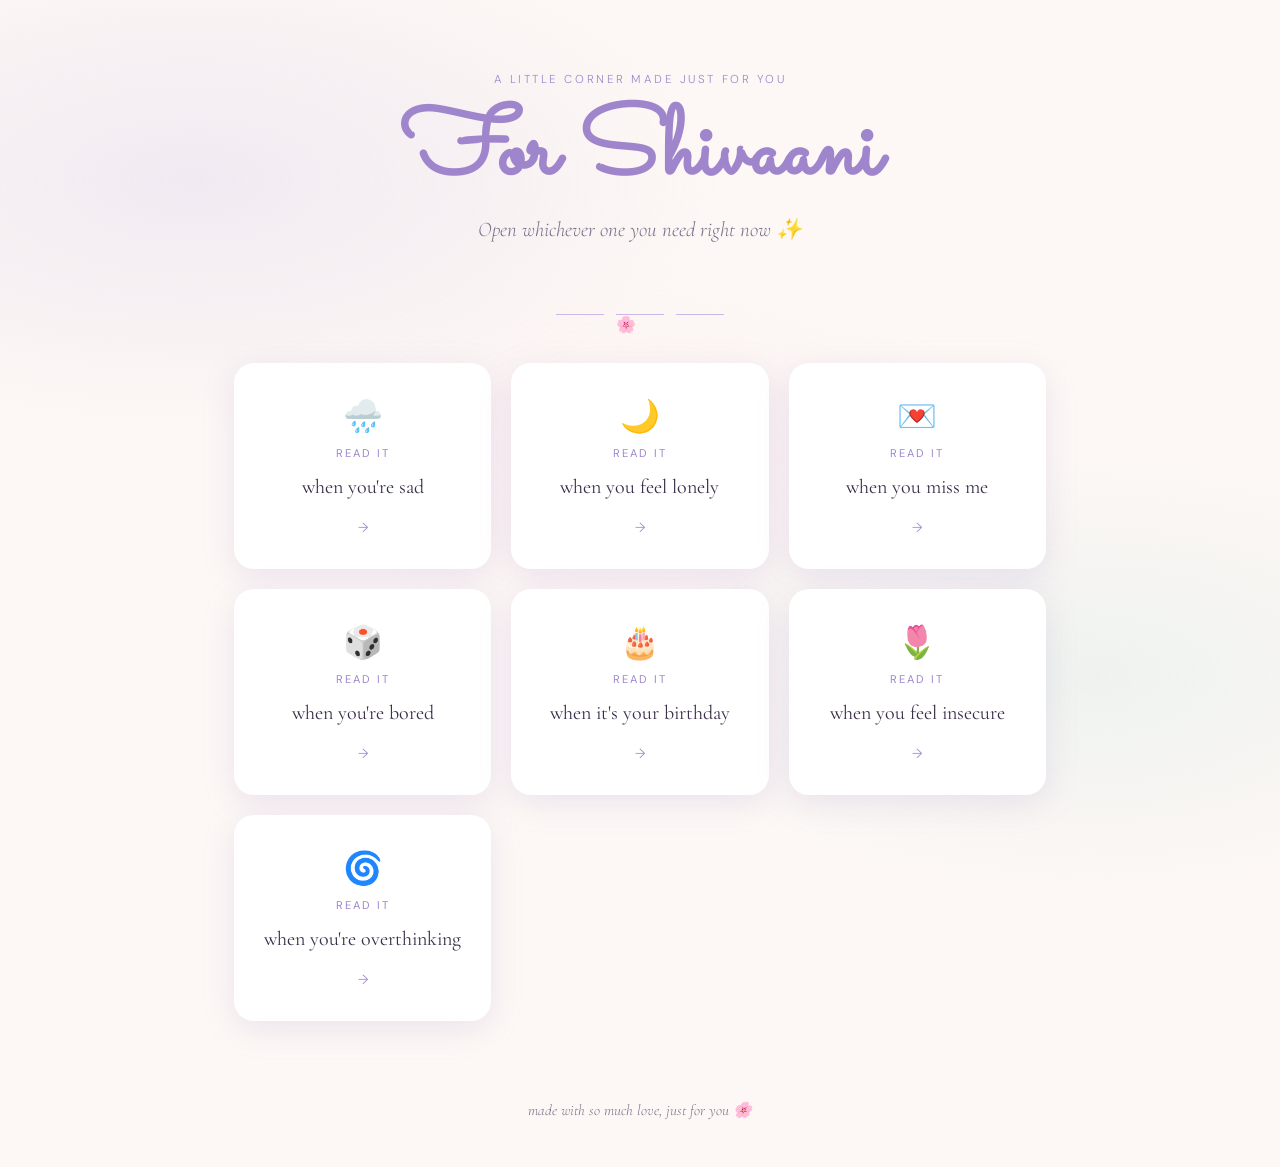
==== index.html @ 04709abe "Add files via upload" ====
<!DOCTYPE html>
<html lang="en">
<head>
  <meta charset="UTF-8" />
  <meta name="viewport" content="width=device-width, initial-scale=1.0" />
  <title>For Shivaani 🌸</title>
  <link rel="stylesheet" href="style.css" />
</head>
<body>

  <!-- HERO -->
  <section class="home-hero">
    <p class="eyebrow fade-up">a little corner made just for you</p>
    <h1 class="fade-up delay-1">For Shivaani</h1>
    <p class="subtitle fade-up delay-2">Open whichever one you need right now ✨</p>
  </section>

  <div class="petal-divider fade-up delay-3">
    <span></span>
    <span class="petal">🌸</span>
    <span></span>
  </div>

  <!-- CARDS -->
  <main class="cards-section">

    <a href="pages/sad.html" class="card card-sad fade-up delay-1">
      <span class="card-emoji">🌧️</span>
      <span class="card-label">read it</span>
      <span class="card-title">when you're sad</span>
      <span class="card-arrow">→</span>
    </a>

    <a href="pages/lonely.html" class="card card-lonely fade-up delay-1">
      <span class="card-emoji">🌙</span>
      <span class="card-label">read it</span>
      <span class="card-title">when you feel lonely</span>
      <span class="card-arrow">→</span>
    </a>

    <a href="pages/miss.html" class="card card-miss fade-up delay-2">
      <span class="card-emoji">💌</span>
      <span class="card-label">read it</span>
      <span class="card-title">when you miss me</span>
      <span class="card-arrow">→</span>
    </a>

    <a href="pages/bored.html" class="card card-bored fade-up delay-2">
      <span class="card-emoji">🎲</span>
      <span class="card-label">read it</span>
      <span class="card-title">when you're bored</span>
      <span class="card-arrow">→</span>
    </a>

    <a href="pages/birthday.html" class="card card-bday fade-up delay-3">
      <span class="card-emoji">🎂</span>
      <span class="card-label">read it</span>
      <span class="card-title">when it's your birthday</span>
      <span class="card-arrow">→</span>
    </a>

    <a href="pages/insecure.html" class="card card-insecure fade-up delay-3">
      <span class="card-emoji">🌷</span>
      <span class="card-label">read it</span>
      <span class="card-title">when you feel insecure</span>
      <span class="card-arrow">→</span>
    </a>

    <a href="pages/overthinking.html" class="card card-overthink fade-up delay-3">
      <span class="card-emoji">🌀</span>
      <span class="card-label">read it</span>
      <span class="card-title">when you're overthinking</span>
      <span class="card-arrow">→</span>
    </a>

  </main>

  <footer class="home-footer fade-up">
    made with so much love, just for you 🌸
  </footer>

</body>
</html>
---- style.css ----
@import url('https://fonts.googleapis.com/css2?family=Cormorant+Garamond:ital,wght@0,300;0,400;1,300;1,400&family=DM+Sans:wght@300;400&family=Sacramento&display=swap');

/* ── tokens ── */
:root {
  --lavender:     #c9b8e8;
  --lavender-lt:  #ede6f7;
  --lavender-dk:  #9f86cc;
  --mint:         #b5ddd8;
  --mint-lt:      #e2f4f2;
  --blush:        #f4d7e3;
  --cream:        #fdf8f5;
  --ink:          #3a2f4a;
  --ink-soft:     #7a6d8a;
  --white:        #ffffff;

  --ff-display: 'Sacramento', cursive;
  --ff-serif:   'Cormorant Garamond', serif;
  --ff-body:    'DM Sans', sans-serif;

  --radius: 20px;
  --shadow: 0 8px 32px rgba(159, 134, 204, 0.18);
  --shadow-hover: 0 16px 48px rgba(159, 134, 204, 0.32);
}

*, *::before, *::after { box-sizing: border-box; margin: 0; padding: 0; }

html { scroll-behavior: smooth; }

body {
  background: var(--cream);
  color: var(--ink);
  font-family: var(--ff-body);
  font-weight: 300;
  min-height: 100vh;
  overflow-x: hidden;
}

/* ── floating petals bg ── */
body::before {
  content: '';
  position: fixed;
  inset: 0;
  background:
    radial-gradient(ellipse 60% 40% at 15% 20%, rgba(201,184,232,0.22) 0%, transparent 70%),
    radial-gradient(ellipse 50% 35% at 85% 75%, rgba(181,221,216,0.20) 0%, transparent 70%),
    radial-gradient(ellipse 40% 30% at 50% 50%, rgba(244,215,227,0.12) 0%, transparent 70%);
  pointer-events: none;
  z-index: 0;
}

/* ══════════════════════════════════
   HOME PAGE
══════════════════════════════════ */

.home-hero {
  position: relative;
  z-index: 1;
  text-align: center;
  padding: 72px 24px 32px;
}

.home-hero .eyebrow {
  font-family: var(--ff-body);
  font-size: 0.72rem;
  letter-spacing: 0.22em;
  text-transform: uppercase;
  color: var(--lavender-dk);
  margin-bottom: 16px;
}

.home-hero h1 {
  font-family: var(--ff-display);
  font-size: clamp(3.2rem, 9vw, 6rem);
  color: var(--lavender-dk);
  line-height: 1.1;
  margin-bottom: 8px;
}

.home-hero .subtitle {
  font-family: var(--ff-serif);
  font-style: italic;
  font-size: clamp(1rem, 2.5vw, 1.3rem);
  color: var(--ink-soft);
  margin-bottom: 40px;
}

/* ── petal divider ── */
.petal-divider {
  display: flex;
  align-items: center;
  justify-content: center;
  gap: 12px;
  margin: 0 auto 48px;
  width: fit-content;
}
.petal-divider span {
  display: block;
  width: 48px; height: 1px;
  background: var(--lavender);
}
.petal-divider .petal { font-size: 1rem; }

/* ── cards grid ── */
.cards-section {
  position: relative;
  z-index: 1;
  max-width: 860px;
  margin: 0 auto;
  padding: 0 24px 80px;
  display: grid;
  grid-template-columns: repeat(auto-fill, minmax(240px, 1fr));
  gap: 20px;
}

.card {
  background: var(--white);
  border-radius: var(--radius);
  padding: 36px 28px 32px;
  box-shadow: var(--shadow);
  text-decoration: none;
  color: var(--ink);
  display: flex;
  flex-direction: column;
  align-items: center;
  gap: 14px;
  transition: transform 0.3s ease, box-shadow 0.3s ease;
  cursor: pointer;
  border: 1.5px solid transparent;
  position: relative;
  overflow: hidden;
}

.card::before {
  content: '';
  position: absolute;
  top: 0; left: 0; right: 0;
  height: 4px;
  background: linear-gradient(90deg, var(--lavender), var(--mint));
  opacity: 0;
  transition: opacity 0.3s ease;
}

.card:hover {
  transform: translateY(-6px);
  box-shadow: var(--shadow-hover);
  border-color: var(--lavender-lt);
}
.card:hover::before { opacity: 1; }

.card-emoji {
  font-size: 2rem;
  line-height: 1;
}

.card-label {
  font-family: var(--ff-body);
  font-size: 0.7rem;
  letter-spacing: 0.18em;
  text-transform: uppercase;
  color: var(--lavender-dk);
  font-weight: 400;
}

.card-title {
  font-family: var(--ff-serif);
  font-size: 1.25rem;
  font-weight: 400;
  text-align: center;
  line-height: 1.35;
  color: var(--ink);
}

.card-arrow {
  font-size: 0.85rem;
  color: var(--lavender-dk);
  margin-top: 4px;
  transition: transform 0.2s ease;
}
.card:hover .card-arrow { transform: translateX(4px); }

/* card accent colours */
.card-sad    { --accent: #c9b8e8; }
.card-lonely { --accent: #b5ddd8; }
.card-miss   { --accent: #f4d7e3; }
.card-bored  { --accent: #d4eac8; }
.card-bday   { --accent: #fde8b5; }
.card-insecure   { --accent: #c8d8f0; }
.card-overthink  { --accent: #e8c8d8; }

.card-sad::before    { background: linear-gradient(90deg, #c9b8e8, #9f86cc); }
.card-lonely::before { background: linear-gradient(90deg, #b5ddd8, #7ec8c0); }
.card-miss::before   { background: linear-gradient(90deg, #f4d7e3, #e8a0bc); }
.card-bored::before  { background: linear-gradient(90deg, #d4eac8, #a8d48a); }
.card-bday::before   { background: linear-gradient(90deg, #fde8b5, #f7c948); }
.card-insecure::before   { background: linear-gradient(90deg, #c8d8f0, #8aaee0); }
.card-overthink::before  { background: linear-gradient(90deg, #e8c8d8, #cc8aaa); }

.home-footer {
  position: relative;
  z-index: 1;
  text-align: center;
  padding: 0 24px 48px;
  font-family: var(--ff-serif);
  font-style: italic;
  font-size: 0.95rem;
  color: var(--ink-soft);
}

/* ══════════════════════════════════
   INNER PAGES
══════════════════════════════════ */

.back-btn {
  position: fixed;
  top: 24px; left: 24px;
  z-index: 100;
  background: var(--white);
  border: 1.5px solid var(--lavender-lt);
  border-radius: 50px;
  padding: 8px 18px;
  font-family: var(--ff-body);
  font-size: 0.78rem;
  letter-spacing: 0.08em;
  color: var(--ink-soft);
  text-decoration: none;
  box-shadow: 0 4px 16px rgba(159, 134, 204, 0.15);
  transition: all 0.2s ease;
  display: flex;
  align-items: center;
  gap: 6px;
}
.back-btn:hover {
  background: var(--lavender-lt);
  color: var(--lavender-dk);
  transform: translateX(-2px);
}

.inner-hero {
  position: relative;
  z-index: 1;
  text-align: center;
  padding: 96px 24px 40px;
}

.inner-hero .page-eyebrow {
  font-family: var(--ff-body);
  font-size: 0.68rem;
  letter-spacing: 0.22em;
  text-transform: uppercase;
  color: var(--lavender-dk);
  margin-bottom: 12px;
}

.inner-hero h1 {
  font-family: var(--ff-display);
  font-size: clamp(2.8rem, 8vw, 5rem);
  color: var(--lavender-dk);
  line-height: 1.1;
  margin-bottom: 6px;
}

.inner-hero .inner-tagline {
  font-family: var(--ff-serif);
  font-style: italic;
  font-size: 1.05rem;
  color: var(--ink-soft);
}

/* ── message block ── */
.message-section {
  position: relative;
  z-index: 1;
  max-width: 640px;
  margin: 0 auto;
  padding: 0 24px;
}

.message-card {
  background: var(--white);
  border-radius: var(--radius);
  padding: 48px 44px;
  box-shadow: var(--shadow);
  border: 1.5px solid var(--lavender-lt);
  margin-bottom: 32px;
}

.message-card p {
  font-family: var(--ff-serif);
  font-size: clamp(1.05rem, 2vw, 1.2rem);
  line-height: 1.85;
  color: var(--ink);
  margin-bottom: 1.2em;
}
.message-card p:last-child { margin-bottom: 0; }

.message-card .sign-off {
  font-family: var(--ff-display);
  font-size: 1.8rem;
  color: var(--lavender-dk);
  margin-top: 28px;
  display: block;
}

/* ── photos grid ── */
.photos-section {
  position: relative;
  z-index: 1;
  max-width: 720px;
  margin: 0 auto;
  padding: 0 24px 80px;
}

.photos-label {
  font-family: var(--ff-body);
  font-size: 0.68rem;
  letter-spacing: 0.2em;
  text-transform: uppercase;
  color: var(--lavender-dk);
  text-align: center;
  margin-bottom: 20px;
}

.photos-grid {
  display: grid;
  grid-template-columns: repeat(auto-fill, minmax(200px, 1fr));
  gap: 14px;
}

.photo-frame {
  border-radius: 14px;
  overflow: hidden;
  box-shadow: 0 6px 24px rgba(159, 134, 204, 0.15);
  background: var(--lavender-lt);
  aspect-ratio: 1 / 1;
  position: relative;
}

.photo-frame img {
  width: 100%;
  height: 100%;
  object-fit: cover;
  display: block;
  transition: transform 0.4s ease;
}

.photo-frame:hover img { transform: scale(1.04); }

.photo-caption {
  position: absolute;
  bottom: 0; left: 0; right: 0;
  background: linear-gradient(transparent, rgba(58,47,74,0.55));
  color: white;
  font-family: var(--ff-serif);
  font-style: italic;
  font-size: 0.88rem;
  padding: 24px 12px 10px;
  opacity: 0;
  transition: opacity 0.3s ease;
}
.photo-frame:hover .photo-caption { opacity: 1; }

/* placeholder when no photo yet */
.photo-placeholder {
  width: 100%;
  height: 100%;
  display: flex;
  flex-direction: column;
  align-items: center;
  justify-content: center;
  gap: 8px;
  color: var(--lavender-dk);
  font-family: var(--ff-body);
  font-size: 0.75rem;
  text-align: center;
  padding: 16px;
  border: 2px dashed var(--lavender);
  border-radius: 14px;
  background: var(--lavender-lt);
}
.photo-placeholder .ph-icon { font-size: 1.6rem; }

/* ── inner page footer ── */
.inner-footer {
  position: relative;
  z-index: 1;
  text-align: center;
  padding: 0 24px 60px;
}

.inner-footer a {
  display: inline-block;
  font-family: var(--ff-body);
  font-size: 0.75rem;
  letter-spacing: 0.14em;
  text-transform: uppercase;
  color: var(--lavender-dk);
  text-decoration: none;
  border-bottom: 1px solid var(--lavender);
  padding-bottom: 2px;
  transition: color 0.2s ease;
}
.inner-footer a:hover { color: var(--ink); }

/* ── animations ── */
@keyframes fadeUp {
  from { opacity: 0; transform: translateY(20px); }
  to   { opacity: 1; transform: translateY(0); }
}

.fade-up {
  animation: fadeUp 0.7s ease both;
}
.delay-1 { animation-delay: 0.1s; }
.delay-2 { animation-delay: 0.2s; }
.delay-3 { animation-delay: 0.35s; }

/* ── responsive ── */
@media (max-width: 480px) {
  .cards-section { grid-template-columns: 1fr 1fr; gap: 14px; }
  .card { padding: 28px 18px 24px; }
  .message-card { padding: 32px 24px; }
  .photos-grid { grid-template-columns: 1fr 1fr; }
  .back-btn { top: 16px; left: 16px; }
}

@media (prefers-reduced-motion: reduce) {
  .fade-up, .card, .photo-frame img { animation: none; transition: none; }
}
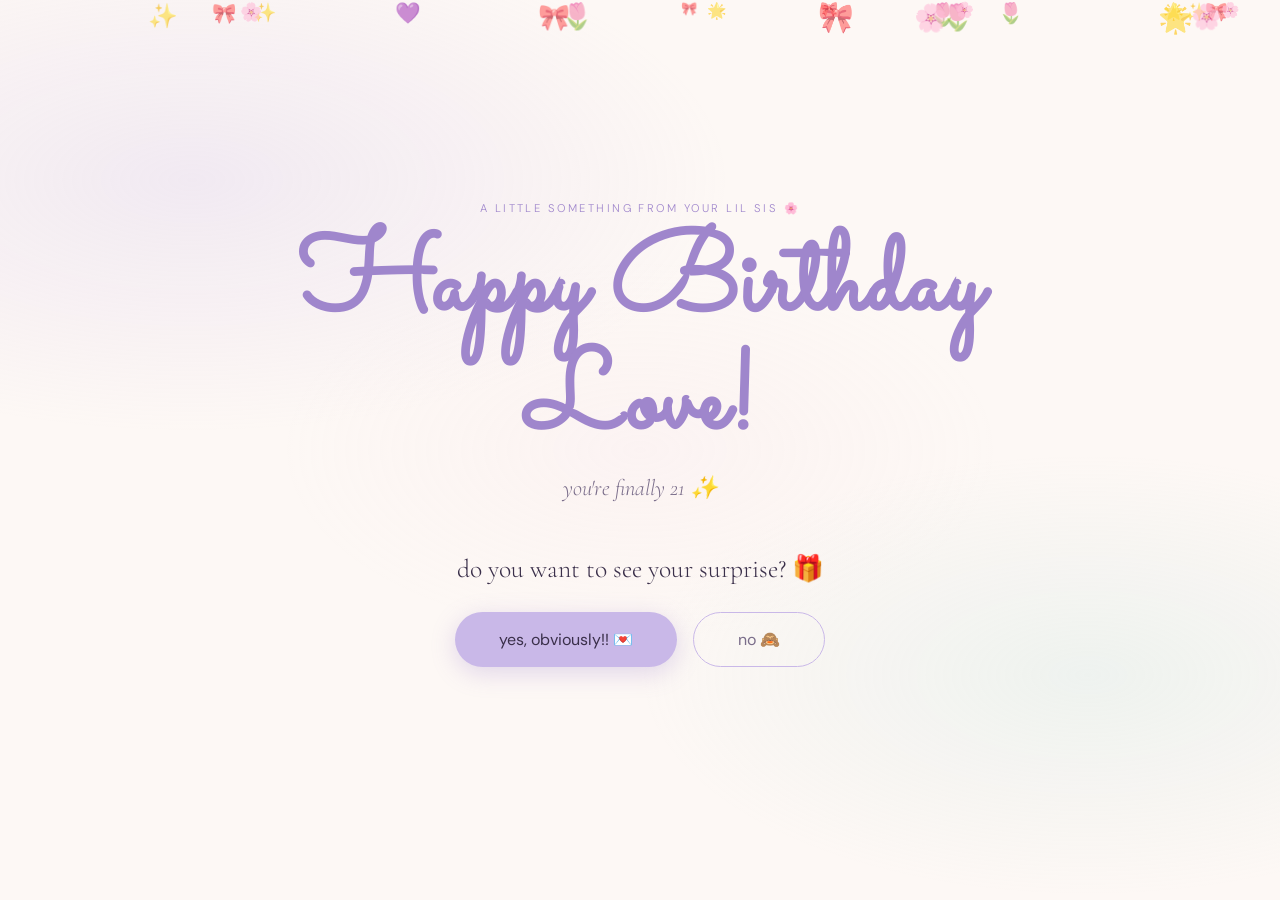
==== commit a857bce5: "Add files via upload" ====
--- a/index.html
+++ b/index.html
@@ -3,81 +3,191 @@
 <head>
   <meta charset="UTF-8" />
   <meta name="viewport" content="width=device-width, initial-scale=1.0" />
-  <title>For Shivaani 🌸</title>
+  <title>Happy Birthday Shivaani 🌸</title>
   <link rel="stylesheet" href="style.css" />
+  <style>
+    .landing-wrap {
+      min-height: 100vh;
+      display: flex;
+      flex-direction: column;
+      align-items: center;
+      justify-content: center;
+      text-align: center;
+      padding: 48px 24px;
+      position: relative;
+      overflow: hidden;
+    }
+    .petals-bg {
+      position: fixed;
+      inset: 0;
+      pointer-events: none;
+      z-index: 0;
+    }
+    .petal {
+      position: absolute;
+      animation: fallDown linear infinite;
+      opacity: 0.6;
+    }
+    @keyframes fallDown {
+      0%   { transform: translateY(-60px) rotate(0deg); opacity: 0.6; }
+      100% { transform: translateY(110vh) rotate(360deg); opacity: 0; }
+    }
+    .landing-content {
+      position: relative;
+      z-index: 1;
+    }
+    .land-eyebrow {
+      font-family: var(--ff-body);
+      font-size: 0.7rem;
+      letter-spacing: 0.22em;
+      text-transform: uppercase;
+      color: var(--lavender-dk);
+      margin-bottom: 14px;
+    }
+    .land-title {
+      font-family: var(--ff-display);
+      font-size: clamp(4rem, 12vw, 7rem);
+      color: var(--lavender-dk);
+      line-height: 1.05;
+      margin-bottom: 10px;
+    }
+    .land-age {
+      font-family: var(--ff-serif);
+      font-style: italic;
+      font-size: clamp(1.1rem, 3vw, 1.4rem);
+      color: var(--ink-soft);
+      margin-bottom: 52px;
+    }
+    .land-question {
+      font-family: var(--ff-serif);
+      font-size: clamp(1.2rem, 3vw, 1.6rem);
+      color: var(--ink);
+      font-weight: 300;
+      margin-bottom: 28px;
+      transition: all 0.4s ease;
+    }
+    .btn-row {
+      display: flex;
+      gap: 16px;
+      justify-content: center;
+      flex-wrap: wrap;
+      margin-bottom: 32px;
+    }
+    .btn-yes {
+      background: var(--lavender);
+      color: var(--ink);
+      border: none;
+      border-radius: 50px;
+      padding: 16px 44px;
+      font-family: var(--ff-body);
+      font-size: 1rem;
+      cursor: pointer;
+      transition: transform 0.2s ease, background 0.2s ease;
+      box-shadow: 0 6px 24px rgba(159, 134, 204, 0.3);
+    }
+    .btn-yes:hover {
+      background: var(--lavender-dk);
+      color: white;
+      transform: translateY(-3px);
+    }
+    .btn-no {
+      background: transparent;
+      color: var(--ink-soft);
+      border: 1.5px solid var(--lavender);
+      border-radius: 50px;
+      padding: 16px 44px;
+      font-family: var(--ff-body);
+      font-size: 1rem;
+      cursor: pointer;
+      transition: transform 0.2s ease;
+    }
+    .btn-no:hover { transform: translateY(-3px); }
+    .sad-msg {
+      display: none;
+      font-family: var(--ff-serif);
+      font-style: italic;
+      font-size: 1.1rem;
+      color: var(--lavender-dk);
+      max-width: 340px;
+      line-height: 1.8;
+      margin: 0 auto;
+      animation: fadeUp 0.5s ease both;
+    }
+    .sad-msg.show { display: block; }
+    .going-msg {
+      display: none;
+      font-family: var(--ff-serif);
+      font-style: italic;
+      font-size: 1.2rem;
+      color: var(--lavender-dk);
+      animation: fadeUp 0.5s ease both;
+    }
+    .going-msg.show { display: block; }
+  </style>
 </head>
 <body>
 
-  <!-- HERO -->
-  <section class="home-hero">
-    <p class="eyebrow fade-up">a little corner made just for you</p>
-    <h1 class="fade-up delay-1">For Shivaani</h1>
-    <p class="subtitle fade-up delay-2">Open whichever one you need right now ✨</p>
-  </section>
+  <div class="petals-bg" id="petals"></div>
 
-  <div class="petal-divider fade-up delay-3">
-    <span></span>
-    <span class="petal">🌸</span>
-    <span></span>
+  <div class="landing-wrap">
+    <div class="landing-content">
+
+      <p class="land-eyebrow fade-up">a little something from your lil sis 🌸</p>
+      <h1 class="land-title fade-up delay-1">Happy Birthday<br>Love!</h1>
+      <p class="land-age fade-up delay-2">you're finally 21 ✨</p>
+
+      <p class="land-question fade-up delay-3" id="question">
+        do you want to see your surprise? 🎁
+      </p>
+
+      <div class="btn-row fade-up delay-3" id="btns">
+        <button class="btn-yes" onclick="sayYes()">yes, obviously!! 💌</button>
+        <button class="btn-no" onclick="sayNo()">no 🙈</button>
+      </div>
+
+      <p class="sad-msg" id="sadmsg">
+        oh... okay then 🥺<br><br>
+        just kidding — i know you want to.<br>
+        go on, press yes. i made this just for you 🌸
+      </p>
+
+      <p class="going-msg" id="goingmsg">
+        yay!! taking you to your surprise... 🌸
+      </p>
+
+    </div>
   </div>
 
-  <!-- CARDS -->
-  <main class="cards-section">
+  <script>
+    // floating petals
+    const container = document.getElementById('petals');
+    const emojis = ['🌸', '✨', '🌷', '💜', '🌟', '🎀'];
+    for (let i = 0; i < 22; i++) {
+      const p = document.createElement('span');
+      p.className = 'petal';
+      p.textContent = emojis[Math.floor(Math.random() * emojis.length)];
+      p.style.left = Math.random() * 100 + '%';
+      p.style.fontSize = (0.8 + Math.random() * 1) + 'rem';
+      p.style.animationDuration = (5 + Math.random() * 7) + 's';
+      p.style.animationDelay = (Math.random() * 8) + 's';
+      container.appendChild(p);
+    }
 
-    <a href="pages/sad.html" class="card card-sad fade-up delay-1">
-      <span class="card-emoji">🌧️</span>
-      <span class="card-label">read it</span>
-      <span class="card-title">when you're sad</span>
-      <span class="card-arrow">→</span>
-    </a>
+    function sayNo() {
+      document.getElementById('sadmsg').classList.add('show');
+      document.getElementById('question').textContent = 'really?? 🥺';
+    }
 
-    <a href="pages/lonely.html" class="card card-lonely fade-up delay-1">
-      <span class="card-emoji">🌙</span>
-      <span class="card-label">read it</span>
-      <span class="card-title">when you feel lonely</span>
-      <span class="card-arrow">→</span>
-    </a>
-
-    <a href="pages/miss.html" class="card card-miss fade-up delay-2">
-      <span class="card-emoji">💌</span>
-      <span class="card-label">read it</span>
-      <span class="card-title">when you miss me</span>
-      <span class="card-arrow">→</span>
-    </a>
-
-    <a href="pages/bored.html" class="card card-bored fade-up delay-2">
-      <span class="card-emoji">🎲</span>
-      <span class="card-label">read it</span>
-      <span class="card-title">when you're bored</span>
-      <span class="card-arrow">→</span>
-    </a>
-
-    <a href="pages/birthday.html" class="card card-bday fade-up delay-3">
-      <span class="card-emoji">🎂</span>
-      <span class="card-label">read it</span>
-      <span class="card-title">when it's your birthday</span>
-      <span class="card-arrow">→</span>
-    </a>
-
-    <a href="pages/insecure.html" class="card card-insecure fade-up delay-3">
-      <span class="card-emoji">🌷</span>
-      <span class="card-label">read it</span>
-      <span class="card-title">when you feel insecure</span>
-      <span class="card-arrow">→</span>
-    </a>
-
-    <a href="pages/overthinking.html" class="card card-overthink fade-up delay-3">
-      <span class="card-emoji">🌀</span>
-      <span class="card-label">read it</span>
-      <span class="card-title">when you're overthinking</span>
-      <span class="card-arrow">→</span>
-    </a>
-
-  </main>
-
-  <footer class="home-footer fade-up">
-    made with so much love, just for you 🌸
-  </footer>
+    function sayYes() {
+      document.getElementById('btns').style.display = 'none';
+      document.getElementById('sadmsg').classList.remove('show');
+      document.getElementById('question').textContent = 'yay!! 🎉';
+      document.getElementById('goingmsg').classList.add('show');
+      setTimeout(() => {
+        window.location.href = 'cards.html';
+      }, 1800);
+    }
+  </script>
 
 </body>
 </html>
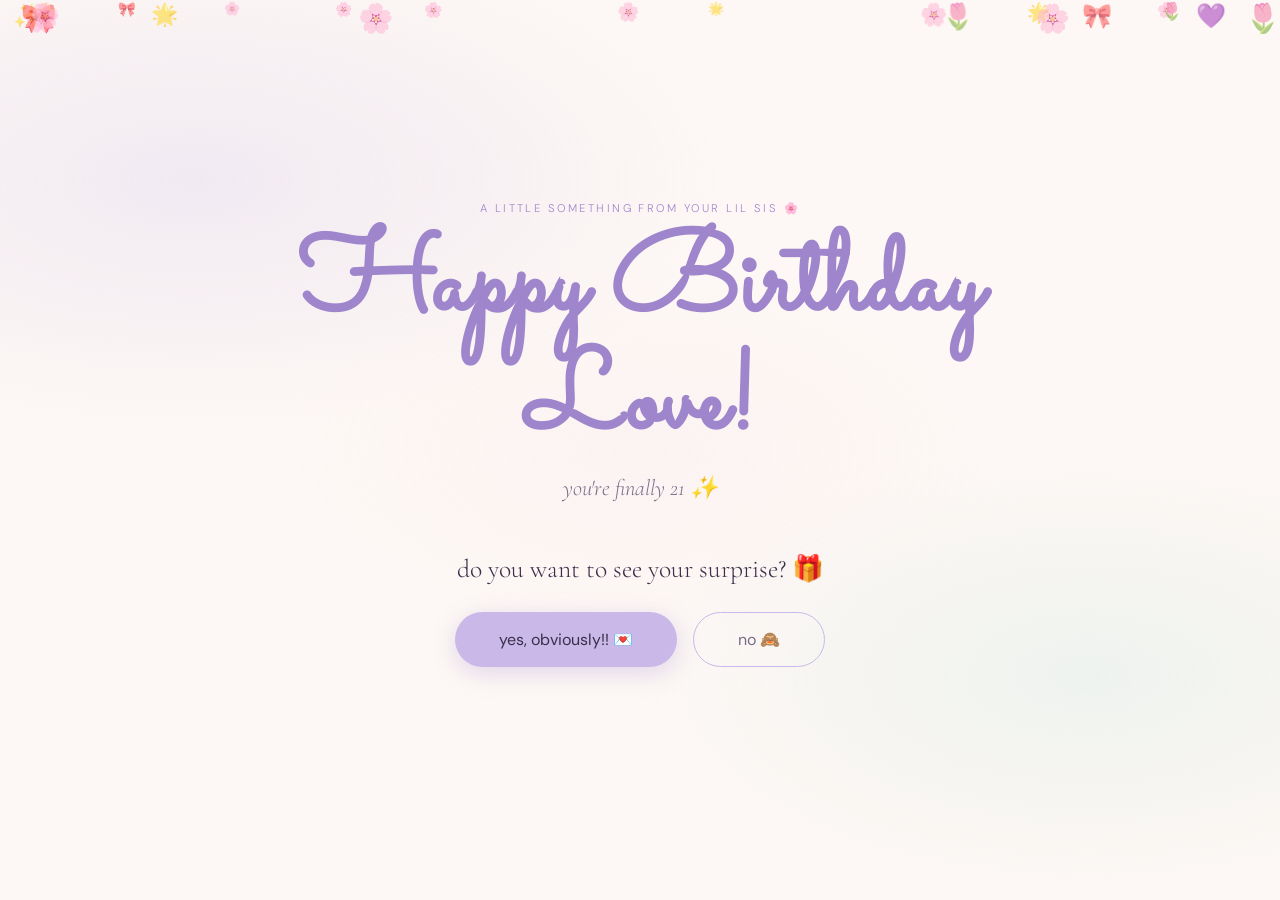
==== commit 0533929e: "Update index.html" ====
--- a/index.html
+++ b/index.html
@@ -32,10 +32,7 @@
       0%   { transform: translateY(-60px) rotate(0deg); opacity: 0.6; }
       100% { transform: translateY(110vh) rotate(360deg); opacity: 0; }
     }
-    .landing-content {
-      position: relative;
-      z-index: 1;
-    }
+    .landing-content { position: relative; z-index: 1; }
     .land-eyebrow {
       font-family: var(--ff-body);
       font-size: 0.7rem;
@@ -85,11 +82,7 @@
       transition: transform 0.2s ease, background 0.2s ease;
       box-shadow: 0 6px 24px rgba(159, 134, 204, 0.3);
     }
-    .btn-yes:hover {
-      background: var(--lavender-dk);
-      color: white;
-      transform: translateY(-3px);
-    }
+    .btn-yes:hover { background: var(--lavender-dk); color: white; transform: translateY(-3px); }
     .btn-no {
       background: transparent;
       color: var(--ink-soft);
@@ -111,7 +104,6 @@
       max-width: 340px;
       line-height: 1.8;
       margin: 0 auto;
-      animation: fadeUp 0.5s ease both;
     }
     .sad-msg.show { display: block; }
     .going-msg {
@@ -120,46 +112,31 @@
       font-style: italic;
       font-size: 1.2rem;
       color: var(--lavender-dk);
-      animation: fadeUp 0.5s ease both;
     }
     .going-msg.show { display: block; }
   </style>
 </head>
 <body>
-
   <div class="petals-bg" id="petals"></div>
-
   <div class="landing-wrap">
     <div class="landing-content">
-
       <p class="land-eyebrow fade-up">a little something from your lil sis 🌸</p>
       <h1 class="land-title fade-up delay-1">Happy Birthday<br>Love!</h1>
       <p class="land-age fade-up delay-2">you're finally 21 ✨</p>
-
-      <p class="land-question fade-up delay-3" id="question">
-        do you want to see your surprise? 🎁
-      </p>
-
+      <p class="land-question fade-up delay-3" id="question">do you want to see your surprise? 🎁</p>
       <div class="btn-row fade-up delay-3" id="btns">
         <button class="btn-yes" onclick="sayYes()">yes, obviously!! 💌</button>
         <button class="btn-no" onclick="sayNo()">no 🙈</button>
       </div>
-
       <p class="sad-msg" id="sadmsg">
         oh... okay then 🥺<br><br>
         just kidding — i know you want to.<br>
         go on, press yes. i made this just for you 🌸
       </p>
-
-      <p class="going-msg" id="goingmsg">
-        yay!! taking you to your surprise... 🌸
-      </p>
-
+      <p class="going-msg" id="goingmsg">yay!! taking you to your surprise... 🌸</p>
     </div>
   </div>
-
   <script>
-    // floating petals
     const container = document.getElementById('petals');
     const emojis = ['🌸', '✨', '🌷', '💜', '🌟', '🎀'];
     for (let i = 0; i < 22; i++) {
@@ -172,22 +149,17 @@
       p.style.animationDelay = (Math.random() * 8) + 's';
       container.appendChild(p);
     }
-
     function sayNo() {
       document.getElementById('sadmsg').classList.add('show');
       document.getElementById('question').textContent = 'really?? 🥺';
     }
-
     function sayYes() {
       document.getElementById('btns').style.display = 'none';
       document.getElementById('sadmsg').classList.remove('show');
       document.getElementById('question').textContent = 'yay!! 🎉';
       document.getElementById('goingmsg').classList.add('show');
-      setTimeout(() => {
-        window.location.href = 'cards.html';
-      }, 1800);
+      setTimeout(() => { window.location.href = 'cards.html'; }, 1800);
     }
   </script>
-
 </body>
 </html>
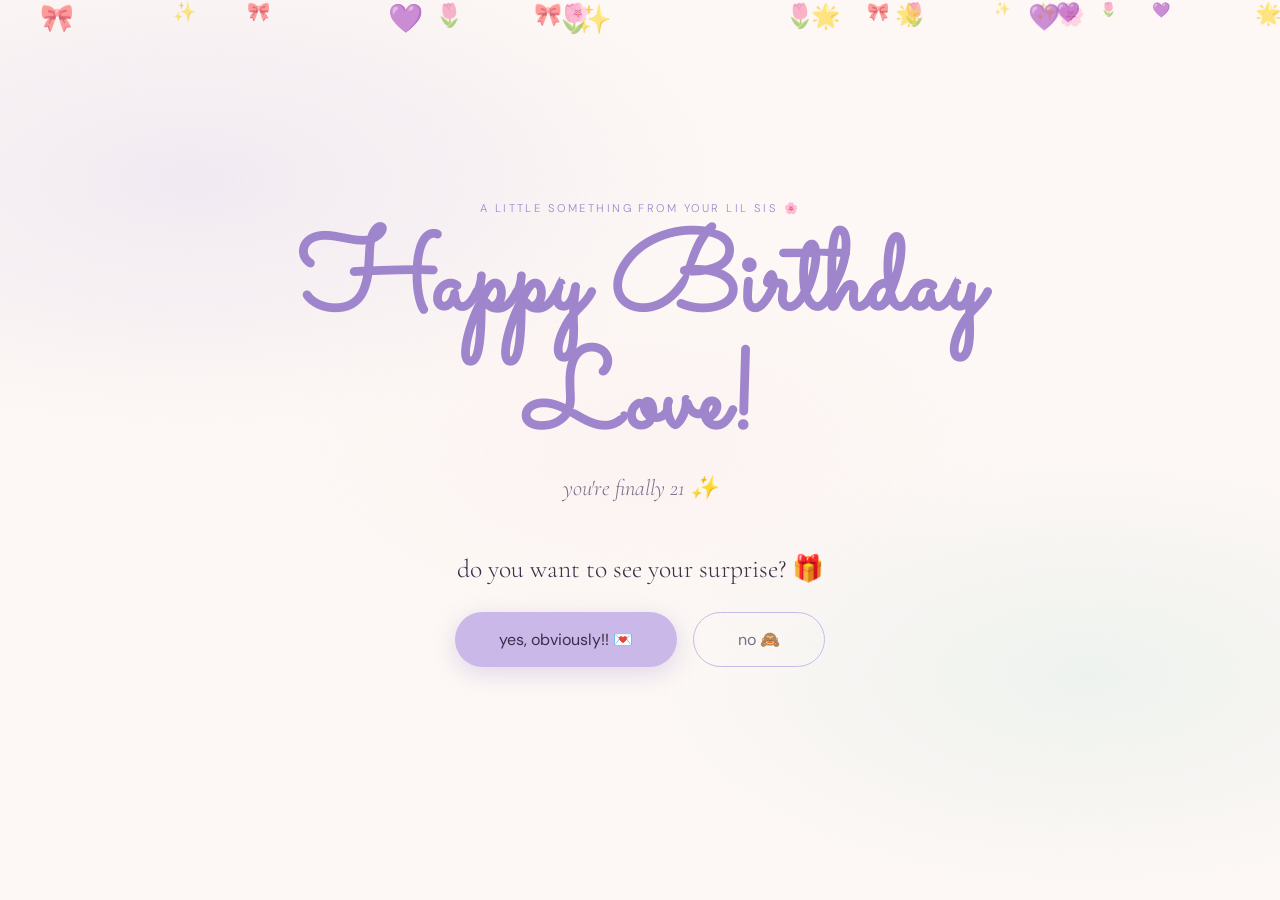
==== commit fee206a7: "Add files via upload" ====
--- a/index.html
+++ b/index.html
@@ -32,7 +32,10 @@
       0%   { transform: translateY(-60px) rotate(0deg); opacity: 0.6; }
       100% { transform: translateY(110vh) rotate(360deg); opacity: 0; }
     }
-    .landing-content { position: relative; z-index: 1; }
+    .landing-content {
+      position: relative;
+      z-index: 1;
+    }
     .land-eyebrow {
       font-family: var(--ff-body);
       font-size: 0.7rem;
@@ -82,7 +85,11 @@
       transition: transform 0.2s ease, background 0.2s ease;
       box-shadow: 0 6px 24px rgba(159, 134, 204, 0.3);
     }
-    .btn-yes:hover { background: var(--lavender-dk); color: white; transform: translateY(-3px); }
+    .btn-yes:hover {
+      background: var(--lavender-dk);
+      color: white;
+      transform: translateY(-3px);
+    }
     .btn-no {
       background: transparent;
       color: var(--ink-soft);
@@ -104,6 +111,7 @@
       max-width: 340px;
       line-height: 1.8;
       margin: 0 auto;
+      animation: fadeUp 0.5s ease both;
     }
     .sad-msg.show { display: block; }
     .going-msg {
@@ -112,31 +120,46 @@
       font-style: italic;
       font-size: 1.2rem;
       color: var(--lavender-dk);
+      animation: fadeUp 0.5s ease both;
     }
     .going-msg.show { display: block; }
   </style>
 </head>
 <body>
+
   <div class="petals-bg" id="petals"></div>
+
   <div class="landing-wrap">
     <div class="landing-content">
+
       <p class="land-eyebrow fade-up">a little something from your lil sis 🌸</p>
       <h1 class="land-title fade-up delay-1">Happy Birthday<br>Love!</h1>
       <p class="land-age fade-up delay-2">you're finally 21 ✨</p>
-      <p class="land-question fade-up delay-3" id="question">do you want to see your surprise? 🎁</p>
+
+      <p class="land-question fade-up delay-3" id="question">
+        do you want to see your surprise? 🎁
+      </p>
+
       <div class="btn-row fade-up delay-3" id="btns">
         <button class="btn-yes" onclick="sayYes()">yes, obviously!! 💌</button>
         <button class="btn-no" onclick="sayNo()">no 🙈</button>
       </div>
+
       <p class="sad-msg" id="sadmsg">
         oh... okay then 🥺<br><br>
         just kidding — i know you want to.<br>
         go on, press yes. i made this just for you 🌸
       </p>
-      <p class="going-msg" id="goingmsg">yay!! taking you to your surprise... 🌸</p>
+
+      <p class="going-msg" id="goingmsg">
+        yay!! taking you to your surprise... 🌸
+      </p>
+
     </div>
   </div>
+
   <script>
+    // floating petals
     const container = document.getElementById('petals');
     const emojis = ['🌸', '✨', '🌷', '💜', '🌟', '🎀'];
     for (let i = 0; i < 22; i++) {
@@ -149,17 +172,22 @@
       p.style.animationDelay = (Math.random() * 8) + 's';
       container.appendChild(p);
     }
+
     function sayNo() {
       document.getElementById('sadmsg').classList.add('show');
       document.getElementById('question').textContent = 'really?? 🥺';
     }
+
     function sayYes() {
       document.getElementById('btns').style.display = 'none';
       document.getElementById('sadmsg').classList.remove('show');
       document.getElementById('question').textContent = 'yay!! 🎉';
       document.getElementById('goingmsg').classList.add('show');
-      setTimeout(() => { window.location.href = 'cards.html'; }, 1800);
+      setTimeout(() => {
+        window.location.href = 'cards.html';
+      }, 1800);
     }
   </script>
+
 </body>
 </html>
